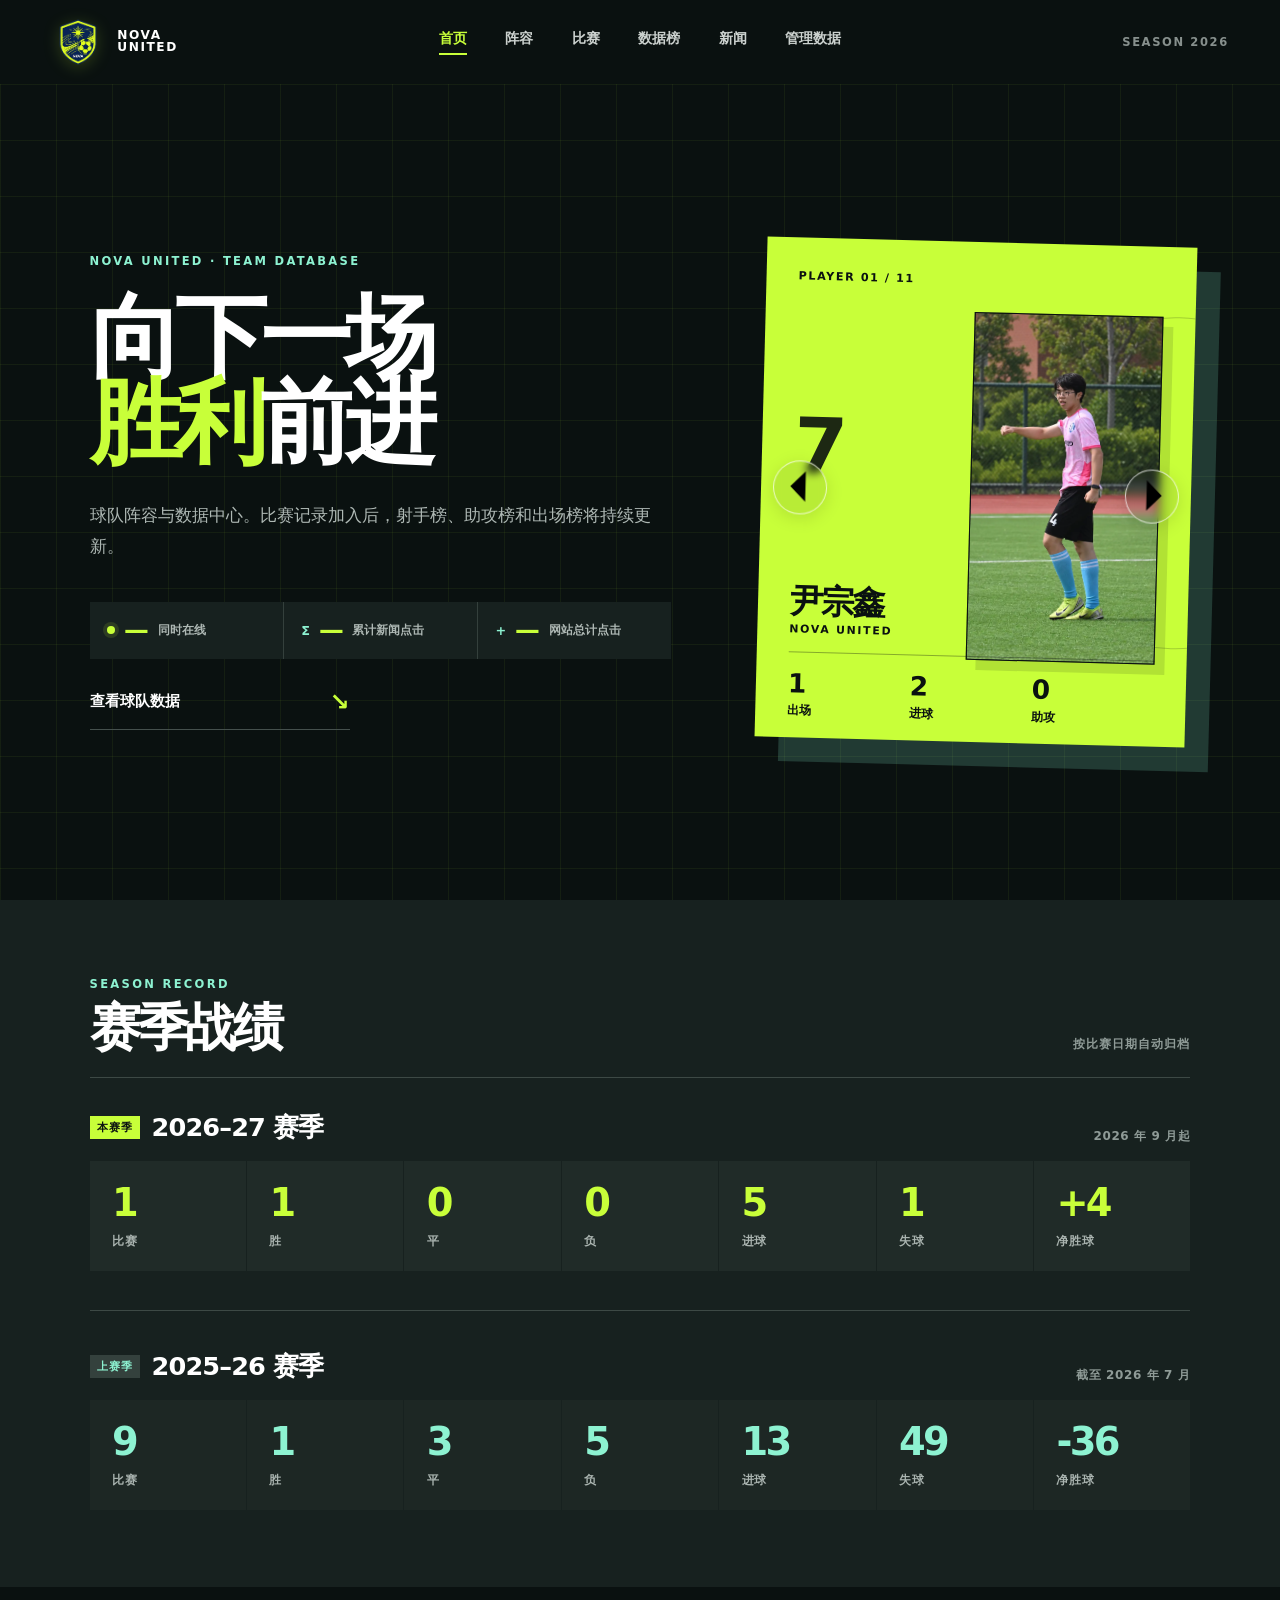
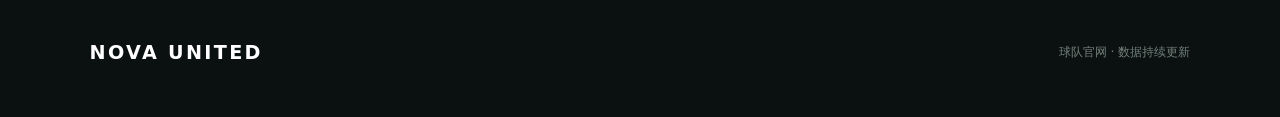
==== index.html @ af577d56 "将球员切换按钮调整至展板两侧" ====
<!doctype html>
<html lang="zh-CN">
<head>
  <meta charset="utf-8">
  <meta name="viewport" content="width=device-width, initial-scale=1">
  <meta name="description" content="Nova United 球队官网">
  <title>Nova United · 首页</title>
  <link rel="icon" type="image/png" href="logo.png">
  <link rel="stylesheet" href="style.css">

  <style>
    .site-live-stats {
      background: #34403c;
      display: flex;
      gap: 1px;
      margin: 2rem 0 1.8rem;
      max-width: 660px;
    }
    .site-live-stat {
      align-items: center;
      background: var(--ink-soft);
      display: grid;
      flex: 1;
      gap: 0.55rem;
      grid-template-columns: auto auto 1fr;
      min-width: 0;
      padding: 1rem 1.1rem;
    }
    .site-live-stat strong {
      color: var(--lime);
      font-size: 1.55rem;
      line-height: 1;
    }
    .site-live-stat > span:last-child {
      color: #aeb8b4;
      font-size: 0.72rem;
      font-weight: 800;
      white-space: nowrap;
    }
    .live-indicator {
      background: var(--lime);
      border-radius: 50%;
      box-shadow: 0 0 0 4px rgba(200, 255, 57, 0.12);
      height: 8px;
      width: 8px;
    }
    .stat-symbol {
      color: var(--mint);
      font-size: 0.8rem;
      font-weight: 900;
    }
    @media (max-width: 600px) {
      .site-live-stats { max-width: none; }
      .site-live-stat { padding: 0.9rem; }
    }
  </style>
</head>
<body>
  <header class="site-header">
    <a class="brand" href="index.html" aria-label="Nova United 首页"><img class="brand-logo" src="logo.png" alt="Nova United 队徽"><span class="brand-name">NOVA<br>UNITED</span></a>
    <nav class="main-nav" aria-label="主导航">
      <a class="active" href="index.html" aria-current="page">首页</a>
      <a href="players.html">阵容</a>
      <a href="matches.html">比赛</a>
      <a href="stats.html">数据榜</a>
      <a href="news.html">新闻</a>
      <a href="admin.html">管理数据</a>
    </nav>
    <div class="season-tag">SEASON 2026</div>
  </header>
  <main>
    <section class="hero">
      <div class="hero-copy">
        <p class="eyebrow">NOVA UNITED · TEAM DATABASE</p>
        <h1>向下一场<br><span>胜利</span>前进</h1>
        <p class="hero-intro">球队阵容与数据中心。比赛记录加入后，射手榜、助攻榜和出场榜将持续更新。</p>

        <div class="site-live-stats" aria-label="网站实时数据">
          <div class="site-live-stat">
            <span class="live-indicator" aria-hidden="true"></span>
            <strong id="online-count">—</strong>
            <span>同时在线</span>
          </div>
          <div class="site-live-stat">
            <span class="stat-symbol" aria-hidden="true">Σ</span>
            <strong id="total-clicks">—</strong>
            <span>累计新闻点击</span>
          </div>
          <div class="site-live-stat">
            <span class="stat-symbol" aria-hidden="true">+</span>
            <strong id="site-clicks">—</strong>
            <span>网站总计点击</span>
          </div>
        </div>
        <a class="hero-link" href="stats.html">查看球队数据 <span aria-hidden="true">↘</span></a>
      </div>
      <aside class="spotlight" aria-label="焦点球员">
        <div class="spotlight-label">PLAYER 01</div>
        <button class="spotlight-nav spotlight-prev" id="spotlight-prev" type="button" aria-label="上一位球员">
          <svg viewBox="0 0 24 24" aria-hidden="true"><path d="M14.5 5 7.5 12l7 7"/></svg>
        </button>
        <button class="spotlight-nav spotlight-next" id="spotlight-next" type="button" aria-label="下一位球员">
          <svg viewBox="0 0 24 24" aria-hidden="true"><path d="m9.5 5 7 7-7 7"/></svg>
        </button>
        <div class="spotlight-main">
          <div class="spotlight-identity">
            <div class="player-number" id="hero-number">—</div>
            <div class="player-name"><p id="hero-name">等待球员数据</p><span>NOVA UNITED</span></div>
          </div>
          <div class="spotlight-photo" id="hero-photo-wrap">
            <img id="hero-photo" alt="" hidden>
            <span id="hero-photo-placeholder" aria-hidden="true">NU</span>
          </div>
        </div>
        <div class="spotlight-stats" id="hero-stats"></div>
      </aside>
    </section>
    <section class="season-overview" aria-labelledby="season-title">
      <div class="season-overview-heading">
        <div><p class="eyebrow">SEASON RECORD</p><h2 id="season-title">赛季战绩</h2></div>
        <p>按比赛日期自动归档</p>
      </div>
      <div class="season-record-sections">
        <section class="season-record-group current-season" aria-labelledby="current-season-title">
          <div class="season-record-group-heading">
            <div><span class="season-status">本赛季</span><h3 id="current-season-title">2026–27 赛季</h3></div>
            <p>2026 年 9 月起</p>
          </div>
          <div class="season-record-grid" id="current-season-record-grid" aria-live="polite"></div>
        </section>
        <section class="season-record-group previous-season" aria-labelledby="previous-season-title">
          <div class="season-record-group-heading">
            <div><span class="season-status season-status-previous">上赛季</span><h3 id="previous-season-title">2025–26 赛季</h3></div>
            <p>截至 2026 年 7 月</p>
          </div>
          <div class="season-record-grid" id="previous-season-record-grid" aria-live="polite"></div>
        </section>
      </div>
    </section>
  </main>
  <footer><div class="footer-brand">NOVA UNITED</div><p>球队官网 · 数据持续更新</p></footer>
  <script src="data.js?v=20260911-player-photos-1"></script>
  <script src="app.js?v=20260911-player-photos-1"></script>


</body>
</html>
---- style.css ----
:root {
        --ink: #0a1110;
        --ink-soft: #17211f;
        --paper: #f2f0e8;
        --paper-dark: #deddd4;
        --lime: #c8ff39;
        --mint: #8df2d1;
        --line: rgba(10, 17, 16, 0.16);
      }
      
      * {
        box-sizing: border-box;
      }
      
      html {
        scroll-behavior: smooth;
      }
      
      body {
        margin: 0;
        background: var(--paper);
        color: var(--ink);
        font-family: "Segoe UI", "Microsoft YaHei", system-ui, sans-serif;
        min-width: 320px;
      }
      
      a {
        color: inherit;
        text-decoration: none;
      }
      
      .site-header {
        align-items: center;
        background: var(--ink);
        color: white;
        display: grid;
        grid-template-columns: 1fr auto 1fr;
        min-height: 84px;
        padding: 0 4vw;
        position: sticky;
        top: 0;
        z-index: 20;
      }
      
      .brand {
        align-items: center;
        display: flex;
        gap: 12px;
        width: max-content;
      }
      
      .brand-logo {
        display: block;
        filter: drop-shadow(0 3px 8px rgba(200, 255, 57, 0.18));
        height: 54px;
        object-fit: contain;
        width: 54px;
      }
      
      .brand-name {
        font-size: 0.76rem;
        font-weight: 900;
        letter-spacing: 0.13em;
        line-height: 0.95;
      }
      
      .main-nav {
        display: flex;
        gap: 2.4rem;
      }
      
      .main-nav a {
        color: #cbd1ce;
        font-size: 0.9rem;
        font-weight: 700;
        transition: color 160ms ease;
      }
      
      .main-nav a:hover,
      .main-nav a:focus-visible,
      .main-nav a.active {
        color: var(--lime);
      }

      .main-nav a.active {
        border-bottom: 2px solid var(--lime);
        padding-bottom: 0.35rem;
      }

      .page-main {
        min-height: calc(100vh - 170px);
        padding-top: 2rem;
      }

      .save-notice {
        background: #eef5e9;
        border-left: 4px solid var(--lime-dark);
        color: #34413c;
        font-size: 0.9rem;
        line-height: 1.7;
        margin: 1.25rem 0 0;
        padding: 0.9rem 1rem;
      }
      
      .season-tag {
        color: #87908d;
        font-size: 0.72rem;
        font-weight: 800;
        justify-self: end;
        letter-spacing: 0.14em;
      }
      
      .hero {
        background:
          linear-gradient(90deg, rgba(200, 255, 57, 0.06) 1px, transparent 1px),
          linear-gradient(rgba(200, 255, 57, 0.06) 1px, transparent 1px),
          var(--ink);
        background-size: 56px 56px;
        color: white;
        display: grid;
        gap: 7vw;
        grid-template-columns: minmax(0, 1.15fr) minmax(330px, 0.85fr);
        min-height: calc(100vh - 84px);
        overflow: hidden;
        padding: clamp(4rem, 8vw, 8rem) 7vw;
      }
      
      .hero-copy {
        align-self: center;
      }
      
      .eyebrow {
        color: #61706b;
        font-size: 0.72rem;
        font-weight: 900;
        letter-spacing: 0.2em;
        margin: 0 0 1.7rem;
        text-transform: uppercase;
      }
      
      .hero .eyebrow {
        color: var(--mint);
      }
      
      .hero h1 {
        font-size: clamp(3.3rem, 7.2vw, 7.4rem);
        letter-spacing: -0.075em;
        line-height: 0.92;
        margin: 0;
        max-width: 900px;
      }
      
      .hero h1 span {
        color: var(--lime);
      }
      
      .hero-intro {
        color: #aeb8b4;
        font-size: clamp(1rem, 1.35vw, 1.2rem);
        line-height: 1.8;
        margin: 2.2rem 0 2.5rem;
        max-width: 610px;
      }
      
      .hero-link {
        align-items: center;
        border-bottom: 1px solid #45504d;
        display: flex;
        font-size: 0.92rem;
        font-weight: 800;
        justify-content: space-between;
        max-width: 260px;
        padding: 0 0 0.85rem;
      }
      
      .hero-link span {
        color: var(--lime);
        font-size: 1.5rem;
      }
      
      .spotlight {
        align-self: center;
        background: var(--lime);
        box-shadow: 24px 24px 0 rgba(141, 242, 209, 0.18);
        color: var(--ink);
        min-height: 500px;
        overflow: hidden;
        padding: 2rem;
        position: relative;
        transform: rotate(1.5deg);
      }
      
      .spotlight::after {
        border: 1px solid rgba(10, 17, 16, 0.2);
        border-radius: 50%;
        content: "";
        height: 330px;
        position: absolute;
        right: -150px;
        top: 70px;
        width: 330px;
      }

      .spotlight-nav {
        align-items: center;
        backdrop-filter: blur(4px);
        -webkit-backdrop-filter: blur(4px);
        background: rgba(10, 17, 16, 0.08);
        border: 1.5px solid rgba(255, 255, 255, 0.72);
        border-radius: 50%;
        box-shadow: 0 4px 18px rgba(10, 17, 16, 0.12);
        color: #fff;
        cursor: pointer;
        display: flex;
        font: inherit;
        font-size: 1.65rem;
        font-weight: 500;
        height: 54px;
        justify-content: center;
        line-height: 1;
        padding: 0 0 0.12rem;
        position: absolute;
        text-shadow: 0 1px 5px rgba(10, 17, 16, 0.75);
        top: 50%;
        transform: translateY(-50%);
        transition: background 180ms ease, border-color 180ms ease, transform 180ms ease;
        width: 54px;
        z-index: 5;
      }

      .spotlight-nav:hover,
      .spotlight-nav:focus-visible {
        background: rgba(10, 17, 16, 0.28);
        border-color: rgba(255, 255, 255, 0.96);
        outline: 2px solid rgba(255, 255, 255, 0.7);
        outline-offset: 3px;
        transform: translateY(-50%) scale(1.08);
      }

      .spotlight-nav:active {
        transform: translateY(-50%) scale(0.96);
      }

      .spotlight-nav[hidden] {
        display: none;
      }

      .spotlight-prev {
        left: 0.75rem;
      }

      .spotlight-next {
        right: 0.75rem;
      }
      
      .spotlight-top,
      .spotlight-label {
        display: flex;
        font-size: 0.7rem;
        font-weight: 900;
        justify-content: space-between;
        letter-spacing: 0.14em;
        position: relative;
        text-transform: uppercase;
        z-index: 2;
      }
      
      .spotlight-main {
        bottom: 82px;
        display: grid;
        gap: 1.4rem;
        grid-template-columns: minmax(0, 0.9fr) minmax(145px, 1.1fr);
        left: 2rem;
        position: absolute;
        right: 2rem;
        top: 4.4rem;
        z-index: 1;
      }

      .spotlight-identity {
        display: flex;
        flex-direction: column;
        min-width: 0;
      }
      
      .player-number {
        align-items: center;
        display: flex;
        flex: 1;
        font-size: clamp(4.8rem, 6vw, 6.5rem);
        font-weight: 900;
        letter-spacing: -0.14em;
        line-height: 0.85;
        opacity: 0.9;
        white-space: nowrap;
      }
      
      .spotlight-name,
      .player-name {
        max-width: 100%;
        padding-bottom: 1.2rem;
        z-index: 2;
      }
      
      .spotlight-name p,
      .player-name p {
        font-size: clamp(1.8rem, 2.6vw, 2.65rem);
        font-weight: 900;
        letter-spacing: -0.05em;
        line-height: 1;
        margin: 0;
      }
      
      .spotlight-name span,
      .player-name span {
        font-size: 0.68rem;
        font-weight: 900;
        letter-spacing: 0.16em;
      }

      .spotlight-photo {
        background: var(--ink);
        border: 1px solid rgba(10, 17, 16, 0.28);
        box-shadow: 10px 10px 0 rgba(10, 17, 16, 0.12);
        min-width: 0;
        overflow: hidden;
        position: relative;
      }

      .spotlight-photo img {
        display: block;
        height: 100%;
        object-fit: cover;
        object-position: center top;
        width: 100%;
      }

      .spotlight-photo span {
        align-items: center;
        background:
          linear-gradient(135deg, rgba(200, 255, 57, 0.12), transparent 60%),
          var(--ink);
        color: var(--lime);
        display: flex;
        font-size: clamp(2.2rem, 5vw, 4rem);
        font-weight: 900;
        height: 100%;
        justify-content: center;
        letter-spacing: -0.08em;
        width: 100%;
      }

      .spotlight-photo [hidden] {
        display: none;
      }
      
      .spotlight-stats {
        border-top: 1px solid rgba(10, 17, 16, 0.35);
        bottom: 0;
        display: grid;
        grid-template-columns: repeat(3, 1fr);
        left: 2rem;
        position: absolute;
        right: 2rem;
        z-index: 2;
      }
      
      .spotlight-label,
      .player-number,
      .player-name,
      .spotlight-photo,
      .spotlight-stats {
        transition:
          opacity 320ms ease,
          transform 420ms cubic-bezier(0.22, 1, 0.36, 1);
      }

      .spotlight.is-changing .spotlight-label,
      .spotlight.is-changing .player-number,
      .spotlight.is-changing .player-name,
      .spotlight.is-changing .spotlight-photo,
      .spotlight.is-changing .spotlight-stats {
        opacity: 0;
        transform: translateY(14px);
      }
      
      .spotlight-stats div,
      .card-stats div {
        display: flex;
        flex-direction: column;
        padding: 1.1rem 0;
      }
      
      .spotlight-stats strong,
      .card-stats strong {
        font-size: 1.65rem;
        line-height: 1;
      }
      
      .spotlight-stats span,
      .card-stats span {
        font-size: 0.75rem;
        font-weight: 700;
        margin-top: 0.4rem;
      }
      
      .section {
        padding: clamp(5rem, 9vw, 9rem) 7vw;
      }
      
      .section-heading {
        align-items: end;
        border-bottom: 1px solid var(--line);
        display: flex;
        justify-content: space-between;
        margin-bottom: 3rem;
        padding-bottom: 1.4rem;
      }
      
      .section-heading .eyebrow {
        margin-bottom: 0.8rem;
      }
      
      .section-heading h2,
      .next-section h2 {
        font-size: clamp(2.8rem, 5vw, 5.5rem);
        letter-spacing: -0.07em;
        line-height: 0.95;
        margin: 0;
      }
      
      .section-note {
        color: #68736f;
        font-size: 0.76rem;
        font-weight: 800;
        letter-spacing: 0.11em;
        margin: 0;
      }
      

      .squad-section .section-heading {
        margin-bottom: 1.25rem;
      }

      .player-sort-bar {
        align-items: center;
        background: white;
        border: 1px solid var(--line);
        display: flex;
        gap: 1.5rem;
        justify-content: space-between;
        margin-bottom: 1.4rem;
        padding: 0.9rem 1rem;
      }

      .player-sort-title {
        font-size: 0.78rem;
        font-weight: 900;
        letter-spacing: 0.1em;
      }

      .player-sort-controls {
        display: flex;
        gap: 0.8rem;
      }

      .player-sort-controls label {
        align-items: center;
        color: #66716d;
        display: flex;
        font-size: 0.72rem;
        font-weight: 800;
        gap: 0.5rem;
      }

      .player-sort-controls select {
        background: var(--paper);
        border: 1px solid #b9c0bd;
        border-radius: 0;
        color: var(--ink);
        cursor: pointer;
        font: inherit;
        font-size: 0.82rem;
        font-weight: 700;
        min-height: 40px;
        padding: 0.45rem 2rem 0.45rem 0.65rem;
      }

      .player-sort-controls select:focus-visible {
        border-color: var(--ink);
        outline: 2px solid var(--mint);
        outline-offset: 1px;
      }

      .player-grid {
        display: grid;
        gap: 1.4rem;
      }
      
      .player-card {
        align-items: center;
        background: white;
        border: 1px solid var(--line);
        display: grid;
        gap: 2rem;
        grid-template-columns: 50px 100px 1fr auto;
        min-height: 170px;
        padding: 1.5rem 2rem;
      }
      
      .card-index {
        align-self: start;
        color: #89918f;
        font-size: 0.72rem;
        font-weight: 900;
      }
      
      .card-number {
        color: var(--ink);
        font-size: 5rem;
        font-weight: 900;
        letter-spacing: -0.1em;
        line-height: 1;
      }
      
      .card-identity {
        align-items: center;
        display: flex;
        gap: 1.2rem;
      }
      
      .player-avatar {
        align-items: center;
        background: var(--ink);
        color: var(--lime);
        display: flex;
        font-size: 1.6rem;
        font-weight: 900;
        height: 66px;
        justify-content: center;
        width: 66px;
      }

      .player-avatar.has-photo {
        background: #dfe4dc;
        overflow: hidden;
      }

      .player-avatar img {
        display: block;
        height: 100%;
        object-fit: cover;
        object-position: center top;
        width: 100%;
      }
      
      .card-identity h3 {
        font-size: 1.55rem;
        margin: 0 0 0.4rem;
      }
      
      .card-identity p {
        color: #77807d;
        font-size: 0.72rem;
        font-weight: 800;
        letter-spacing: 0.12em;
        margin: 0;
      }
      
      .card-stats {
        display: grid;
        gap: 2rem;
        grid-template-columns: repeat(3, 70px);
      }
      
      .card-stats div {
        border-left: 1px solid var(--line);
        padding-left: 1rem;
      }
      
      .rankings-section {
        background: var(--ink);
        color: white;
      }

      .matches-section {
        background: var(--paper-dark);
      }

      .match-group + .match-group {
        border-top: 1px solid var(--line);
        margin-top: clamp(3rem, 6vw, 5rem);
        padding-top: clamp(2.5rem, 5vw, 4rem);
      }

      .match-group-heading {
        align-items: end;
        display: flex;
        justify-content: space-between;
        margin-bottom: 1.4rem;
      }

      .match-group-heading h3 {
        font-size: clamp(1.55rem, 3vw, 2.35rem);
        margin: 0.2rem 0 0;
      }

      .match-group-heading > p {
        color: #66716d;
        font-size: 0.82rem;
        margin: 0;
      }

      .match-grid {
        display: grid;
        gap: 1.2rem;
        grid-template-columns: repeat(2, minmax(0, 1fr));
      }

      .match-card {
        background: white;
        border: 1px solid var(--line);
        border-top: 5px solid var(--ink);
        padding: 1.5rem;
      }

      .upcoming-match-card {
        background: linear-gradient(135deg, rgba(200, 255, 57, 0.18), rgba(255, 255, 255, 0) 55%), white;
      }

      .match-card[data-result="upcoming"] {
        border-top-color: var(--lime);
      }

      .upcoming-status {
        background: var(--lime);
        color: var(--ink);
        padding: 0.2rem 0.5rem;
      }

      .upcoming-kickoff {
        background: var(--ink);
        color: var(--lime);
        flex: 0 0 auto;
        font-size: 1rem;
        font-weight: 900;
        padding: 0.65rem 0.8rem;
      }

      .ai-prediction {
        background: var(--ink);
        color: white;
        margin-top: 1.3rem;
        padding: 1rem;
      }

      .ai-prediction-head,
      .ai-prediction-score,
      .ai-prediction-scorers {
        align-items: baseline;
        display: flex;
        gap: 1rem;
        justify-content: space-between;
      }

      .ai-prediction-head {
        border-bottom: 1px solid rgba(255, 255, 255, 0.18);
        margin-bottom: 0.75rem;
        padding-bottom: 0.75rem;
      }

      .ai-prediction-head span {
        background: var(--lime);
        color: var(--ink);
        font-size: 0.72rem;
        font-weight: 900;
        letter-spacing: 0.08em;
        padding: 0.22rem 0.45rem;
      }

      .ai-prediction-head strong {
        color: var(--lime);
        font-size: 1rem;
      }

      .ai-prediction-score,
      .ai-prediction-scorers {
        font-size: 0.85rem;
        line-height: 1.55;
        margin-top: 0.45rem;
      }

      .ai-prediction-score span,
      .ai-prediction-scorers span {
        color: #b9c0bd;
        flex: 0 0 4.5rem;
      }

      .ai-prediction-score b,
      .ai-prediction-scorers b {
        text-align: right;
      }

      .ai-prediction > p {
        color: #aeb7b3;
        font-size: 0.72rem;
        line-height: 1.5;
        margin: 0.85rem 0 0;
      }

      .match-card[data-result="win"] { border-top-color: #68a600; }
      .match-card[data-result="draw"] { border-top-color: #d39b00; }
      .match-card[data-result="loss"] { border-top-color: #b53a3a; }

      .match-meta,
      .match-scoreline,
      .match-detail-row {
        display: flex;
        justify-content: space-between;
      }

      .match-meta {
        color: #69736f;
        font-size: 0.75rem;
        font-weight: 800;
        gap: 1rem;
        letter-spacing: 0.04em;
      }

      .match-result {
        color: var(--ink);
        font-weight: 900;
      }

      .match-scoreline {
        align-items: center;
        border-bottom: 1px solid var(--line);
        gap: 1rem;
        margin: 1.3rem 0;
        padding-bottom: 1.3rem;
      }

      .match-scoreline h3 {
        font-size: 1.35rem;
        margin: 0;
      }

      .match-score {
        background: var(--ink);
        color: var(--lime);
        flex: 0 0 auto;
        font-size: 1.7rem;
        font-weight: 900;
        padding: 0.55rem 0.8rem;
      }

      .match-details {
        display: grid;
        gap: 0.85rem;
      }

      .match-detail-row {
        align-items: flex-start;
        gap: 1rem;
        line-height: 1.55;
      }

      .match-detail-row b {
        flex: 0 0 4.5rem;
        font-size: 0.78rem;
      }

      .match-detail-row span {
        color: #56615d;
        font-size: 0.85rem;
        text-align: right;
      }

      .lineup-badge {
        background: var(--ink);
        color: var(--lime);
        display: inline-block;
        font-size: 0.62rem;
        font-weight: 900;
        letter-spacing: 0.04em;
        margin-left: 0.3rem;
        padding: 0.12rem 0.32rem;
        vertical-align: 0.08rem;
      }

      .lineup-badge.goalkeeper {
        background: #d9f2eb;
        color: var(--ink);
      }

      .season-overview {
        background: var(--ink-soft);
        color: white;
        padding: clamp(3.5rem, 6vw, 6rem) 7vw;
      }

      .season-overview-heading {
        align-items: end;
        border-bottom: 1px solid #3d4945;
        display: flex;
        justify-content: space-between;
        margin-bottom: 2rem;
        padding-bottom: 1.5rem;
      }

      .season-overview-heading .eyebrow {
        color: var(--mint);
        margin-bottom: 0.7rem;
      }

      .season-overview-heading h2 {
        font-size: clamp(2.4rem, 4vw, 4.5rem);
        letter-spacing: -0.06em;
        line-height: 1;
        margin: 0;
      }

      .season-overview-heading > p {
        color: #8f9b97;
        font-size: 0.78rem;
        font-weight: 800;
        letter-spacing: 0.08em;
        margin: 0;
      }

      .season-record-sections {
        display: grid;
        gap: 2.4rem;
      }

      .season-record-group + .season-record-group {
        border-top: 1px solid #3d4945;
        padding-top: 2.4rem;
      }

      .season-record-group-heading {
        align-items: end;
        display: flex;
        justify-content: space-between;
        margin-bottom: 1rem;
      }

      .season-record-group-heading > div {
        align-items: center;
        display: flex;
        flex-wrap: wrap;
        gap: 0.75rem;
      }

      .season-record-group-heading h3 {
        font-size: clamp(1.35rem, 2vw, 2rem);
        letter-spacing: -0.035em;
        margin: 0;
      }

      .season-record-group-heading p {
        color: #8f9b97;
        font-size: 0.75rem;
        font-weight: 800;
        letter-spacing: 0.05em;
        margin: 0;
      }

      .season-status {
        background: var(--lime);
        color: var(--ink);
        font-size: 0.68rem;
        font-weight: 900;
        letter-spacing: 0.08em;
        padding: 0.3rem 0.45rem;
      }

      .season-status-previous {
        background: #34413d;
        color: var(--mint);
      }

      .previous-season .season-record-item {
        background: #1d2724;
      }

      .previous-season .season-record-item strong {
        color: var(--mint);
      }

      .season-record-grid {
        display: grid;
        gap: 1px;
        grid-template-columns: repeat(7, minmax(0, 1fr));
      }

      .season-record-item {
        background: #202b28;
        min-width: 0;
        padding: 1.4rem;
      }

      .season-record-item strong {
        color: var(--lime);
        display: block;
        font-size: clamp(2rem, 3vw, 3.2rem);
        letter-spacing: -0.07em;
        line-height: 1;
      }

      .season-record-item span {
        color: #aab4b0;
        display: block;
        font-size: 0.72rem;
        font-weight: 800;
        letter-spacing: 0.08em;
        margin-top: 0.75rem;
      }
      
      .light-heading {
        border-color: #34403c;
      }
      
      .light-heading .eyebrow {
        color: var(--mint);
      }
      
      .light-heading .section-note {
        color: #6f7b77;
      }
      
      .rankings-section .section-heading {
        margin-bottom: 1.25rem;
      }

      .ranking-filter-bar {
        align-items: center;
        background: white;
        border: 1px solid var(--line);
        display: flex;
        gap: 1.5rem;
        justify-content: space-between;
        margin-bottom: 1.4rem;
        padding: 0.85rem 1rem;
      }

      .ranking-filter-label {
        font-size: 0.875rem;
        font-weight: 900;
        letter-spacing: 0.08em;
      }

      .ranking-season-filter {
        display: flex;
        gap: 0.35rem;
      }

      .ranking-season-button {
        background: var(--paper);
        border: 1px solid #b9c0bd;
        color: #56615d;
        cursor: pointer;
        font: inherit;
        font-size: 0.875rem;
        font-weight: 800;
        min-height: 42px;
        padding: 0.55rem 0.9rem;
      }

      .ranking-season-button:hover {
        border-color: var(--ink);
        color: var(--ink);
      }

      .ranking-season-button.active {
        background: var(--ink);
        border-color: var(--ink);
        color: var(--lime);
      }

      .ranking-season-button:focus-visible {
        outline: 3px solid var(--mint);
        outline-offset: 2px;
      }

      .ranking-grid {
        display: grid;
        gap: 1.2rem;
        grid-template-columns: repeat(3, 1fr);
      }
      
      .ranking-card {
        background: var(--ink-soft);
        border-top: 4px solid var(--lime);
        min-width: 0;
        padding: 1.6rem;
      }
      
      .ranking-head {
        align-items: start;
        display: flex;
        justify-content: space-between;
        margin-bottom: 1.8rem;
      }
      
      .ranking-head span {
        color: #75817d;
        font-size: 0.64rem;
        font-weight: 900;
        letter-spacing: 0.14em;
      }
      
      .ranking-head h3 {
        font-size: 1.6rem;
        margin: 0.35rem 0 0;
      }
      
      .ranking-head .ranking-count {
        align-items: center;
        border: 1px solid #3b4844;
        border-radius: 50%;
        color: var(--lime);
        display: flex;
        height: 34px;
        justify-content: center;
        letter-spacing: 0;
        width: 34px;
      }
      
      .ranking-card ol {
        list-style: none;
        margin: 0;
        padding: 0;
      }
      
      .ranking-card li {
        align-items: center;
        border-top: 1px solid #303c39;
        display: grid;
        gap: 1rem;
        grid-template-columns: 32px 1fr auto;
        padding: 1.25rem 0;
      }
      
      .rank {
        color: var(--lime);
        font-size: 0.72rem;
        font-weight: 900;
      }
      
      .rank-name {
        display: flex;
        flex-direction: column;
      }
      
      .rank-name b {
        font-size: 1rem;
      }
      
      .ranking-card small {
        color: #697672;
        font-size: 0.65rem;
        font-weight: 800;
        margin-top: 0.22rem;
      }
      
      .ranking-card li > strong {
        color: var(--lime);
        font-size: 1.65rem;
      }
      
      .ranking-card li > strong small {
        color: #84908c;
        margin-left: 0.25rem;
      }
      
      .next-section {
        align-items: end;
        background: var(--lime);
        display: grid;
        gap: 6vw;
        grid-template-columns: 1.2fr 0.8fr;
      }
      
      .next-section .eyebrow {
        color: #465122;
      }
      
      .next-section > p {
        font-size: 1.05rem;
        line-height: 1.8;
        margin: 0;
        max-width: 560px;
      }
      
      footer {
        align-items: center;
        background: var(--ink);
        color: #73807b;
        display: flex;
        justify-content: space-between;
        min-height: 130px;
        padding: 2rem 7vw;
      }
      
      .footer-brand {
        color: white;
        font-size: 1.2rem;
        font-weight: 900;
        letter-spacing: 0.12em;
      }
      
      footer p {
        font-size: 0.78rem;
      }

      .manage-section {
        background: var(--paper);
      }

      .manager-card {
        background: white;
        border: 1px solid var(--line);
        padding: clamp(1.3rem, 3vw, 2.5rem);
      }

      .manager-card + .manager-card {
        margin-top: 1.5rem;
      }

      .manager-intro {
        display: grid;
        gap: 1rem;
        grid-template-columns: 0.8fr 1.2fr;
        margin-bottom: 2rem;
      }

      .manager-intro h3 {
        font-size: 1.45rem;
        margin: 0;
      }

      .manager-intro p {
        color: #66716d;
        line-height: 1.7;
        margin: 0;
      }

      .manager-actions {
        border-bottom: 1px solid var(--line);
        display: flex;
        flex-wrap: wrap;
        gap: 0.7rem;
        padding-bottom: 2rem;
      }

      .button {
        appearance: none;
        background: white;
        border: 1px solid #aab2af;
        color: var(--ink);
        cursor: pointer;
        display: inline-flex;
        font: inherit;
        font-size: 0.86rem;
        font-weight: 800;
        justify-content: center;
        padding: 0.85rem 1.1rem;
      }

      .button:hover,
      .button:focus-visible {
        border-color: var(--ink);
        outline: 2px solid transparent;
      }

      .button-primary {
        background: var(--ink);
        border-color: var(--ink);
        color: white;
      }

      .button-accent {
        background: var(--lime);
        border-color: var(--ink);
        margin-left: auto;
      }

      .player-form {
        align-items: end;
        display: grid;
        gap: 1rem;
        grid-template-columns: repeat(6, minmax(0, 1fr));
        padding: 2rem 0;
      }

      .player-form .form-name {
        grid-column: span 2;
      }

      .player-form .form-photo {
        grid-column: span 2;
      }

      .player-form .form-positions {
        border: 0;
        grid-column: 1 / -1;
        margin: 0;
        padding: 0;
      }

      .form-positions legend {
        font-size: 0.75rem;
        font-weight: 800;
        margin-bottom: 0.5rem;
        padding: 0;
      }

      .position-options {
        display: grid;
        gap: 0.55rem;
        grid-template-columns: repeat(6, minmax(0, 1fr));
      }

      .position-options label {
        align-items: center;
        background: white;
        border: 1px solid #b9c0bd;
        cursor: pointer;
        display: flex;
        flex-direction: row;
        font-size: 0.82rem;
        gap: 0.45rem;
        min-height: 42px;
        padding: 0.55rem 0.65rem;
      }

      .position-options label:has(input:checked) {
        background: var(--ink);
        border-color: var(--ink);
        color: white;
      }

      .position-options input {
        accent-color: var(--lime);
        min-height: 18px;
        padding: 0;
        width: 18px;
      }

      .player-form .form-submit {
        align-items: center;
        display: flex;
        gap: 0.5rem;
        grid-column: span 3;
      }

      .form-field {
        display: flex;
        flex-direction: column;
        gap: 0.5rem;
      }

      .form-field label {
        font-size: 0.75rem;
        font-weight: 800;
      }

      .form-field input {
        border: 1px solid #b9c0bd;
        border-radius: 0;
        font: inherit;
        font-size: 1rem;
        min-height: 46px;
        padding: 0.65rem 0.75rem;
        width: 100%;
      }

      .form-field select {
        background: white;
        border: 1px solid #b9c0bd;
        border-radius: 0;
        font: inherit;
        min-height: 46px;
        padding: 0.65rem 0.75rem;
        width: 100%;
      }

      .match-form {
        padding-top: 0.4rem;
      }

      .match-basic-fields {
        display: grid;
        gap: 1rem;
        grid-template-columns: repeat(6, minmax(0, 1fr));
        margin: 1.5rem 0;
      }

      .lineup-heading {
        align-items: end;
        display: flex;
        justify-content: space-between;
        margin: 2rem 0 0.8rem;
      }

      .lineup-heading h4 {
        font-size: 1.05rem;
        margin: 0;
      }

      .lineup-heading p {
        color: #66716d;
        font-size: 0.8rem;
        margin: 0;
      }

      .lineup-editor {
        border-bottom: 1px solid var(--line);
      }

      .lineup-row {
        align-items: center;
        border-top: 1px solid var(--line);
        display: grid;
        gap: 0.8rem;
        grid-template-columns: minmax(145px, 1.35fr) minmax(120px, 0.9fr) minmax(72px, 0.48fr) minmax(72px, 0.48fr) minmax(68px, 0.42fr) minmax(68px, 0.42fr);
        padding: 0.8rem 0;
      }

      .lineup-player {
        display: flex;
        flex-direction: column;
        font-weight: 800;
      }

      .lineup-player small {
        color: #74807b;
        font-size: 0.68rem;
      }

      .lineup-row label {
        color: #65706c;
        display: flex;
        flex-direction: column;
        font-size: 0.68rem;
        font-weight: 800;
        gap: 0.3rem;
      }

      .lineup-row input,
      .lineup-row select {
        border: 1px solid #b9c0bd;
        font: inherit;
        min-height: 40px;
        padding: 0.45rem 0.55rem;
        width: 100%;
      }

      .lineup-row .lineup-flag {
        align-items: center;
        color: var(--ink);
        flex-direction: row;
        font-size: 0.76rem;
        gap: 0.45rem;
        justify-content: center;
      }

      .lineup-row .lineup-flag input {
        accent-color: var(--ink);
        min-height: 20px;
        width: 20px;
      }

      .match-form-footer {
        align-items: center;
        display: flex;
        gap: 0.75rem;
        justify-content: space-between;
        padding-top: 1.2rem;
      }

      .auto-score {
        background: #edf3e8;
        font-size: 0.86rem;
        font-weight: 800;
        padding: 0.7rem 0.9rem;
      }

      .form-field input:focus {
        border-color: var(--ink);
        outline: 2px solid var(--mint);
        outline-offset: 1px;
      }

      .form-submit {
        display: flex;
        gap: 0.5rem;
      }

      .manager-table-wrap {
        overflow-x: auto;
      }

      .table-wrap {
        overflow-x: auto;
      }

      .manager-table {
        border-collapse: collapse;
        min-width: 680px;
        width: 100%;
      }

      .manager-table th,
      .manager-table td {
        border-top: 1px solid var(--line);
        padding: 1rem 0.8rem;
        text-align: left;
      }

      .manager-table th {
        color: #65706c;
        font-size: 0.72rem;
        letter-spacing: 0.08em;
      }

      .row-actions {
        display: flex;
        gap: 0.5rem;
      }

      .row-actions button {
        background: transparent;
        border: 0;
        color: #33423d;
        cursor: pointer;
        font: inherit;
        font-size: 0.78rem;
        font-weight: 800;
        padding: 0.35rem;
        text-decoration: underline;
        text-underline-offset: 3px;
      }

      .row-actions button:last-child {
        color: #a72e2e;
      }

      .manager-status {
        background: #edf3e8;
        border-left: 4px solid var(--lime);
        color: #435048;
        font-size: 0.86rem;
        line-height: 1.5;
        margin: 1.5rem 0 0;
        padding: 0.9rem 1rem;
      }

      .empty-message {
        color: #6e7774;
        margin: 0;
        padding: 2rem 0;
      }

      .visually-hidden {
        height: 1px;
        margin: -1px;
        overflow: hidden;
        padding: 0;
        position: absolute;
        width: 1px;
        clip: rect(0 0 0 0);
        white-space: nowrap;
      }
      
      @media (max-width: 900px) {
        .season-tag {
          display: none;
        }
      
        .site-header {
          grid-template-columns: 1fr auto;
        }
      
        .hero {
          grid-template-columns: 1fr;
          padding-bottom: 7rem;
        }
      
        .spotlight {
          min-height: 460px;
        }
      
        .spotlight-main {
          grid-template-columns: minmax(0, 0.9fr) minmax(220px, 1.1fr);
        }

        .player-number {
          font-size: 6.5rem;
        }
      
        .ranking-grid {
          grid-template-columns: 1fr;
        }

        .ranking-filter-bar {
          align-items: stretch;
          flex-direction: column;
          gap: 0.75rem;
        }

        .ranking-season-filter {
          display: grid;
          grid-template-columns: repeat(3, minmax(0, 1fr));
        }

        .ranking-season-button {
          padding-left: 0.45rem;
          padding-right: 0.45rem;
        }

        .match-grid {
          grid-template-columns: 1fr;
        }

        .match-group-heading {
          align-items: flex-start;
          flex-direction: column;
          gap: 0.55rem;
        }

        .season-record-grid {
          grid-template-columns: repeat(4, minmax(0, 1fr));
        }
      
        .player-card {
          grid-template-columns: 40px 80px 1fr;
        }
      
        .card-stats {
          grid-column: 2 / -1;
        }
      
        .next-section {
          grid-template-columns: 1fr;
        }

        .manager-intro {
          grid-template-columns: 1fr;
        }

        .player-form {
          grid-template-columns: repeat(2, 1fr);
        }

        .player-form .form-name,
        .player-form .form-photo,
        .player-form .form-submit {
          grid-column: 1 / -1;
        }

        .position-options {
          grid-template-columns: repeat(3, minmax(0, 1fr));
        }

        .match-basic-fields {
          grid-template-columns: repeat(2, 1fr);
        }

        .form-name,
        .form-submit {
          grid-column: 1 / -1;
        }
      }
      
      @media (max-width: 600px) {
        .site-header {
          min-height: 72px;
          padding: 0 1.1rem;
        }
      
        .brand-name {
          display: none;
        }
      
        .main-nav {
          gap: 0.8rem;
        }
      
        .main-nav a {
          font-size: 0.74rem;
        }
      
        .hero {
          gap: 4rem;
          min-height: auto;
          padding: 4.5rem 1.25rem 5rem;
        }
      
        .hero h1 {
          font-size: clamp(3.1rem, 15vw, 4.5rem);
        }
      
        .spotlight {
          min-height: 390px;
          padding: 1.3rem;
        }

        .spotlight-nav {
          font-size: 1.4rem;
          height: 44px;
          width: 44px;
        }

        .spotlight-prev {
          left: 0.45rem;
        }

        .spotlight-next {
          right: 0.45rem;
        }
      
        .spotlight-main {
          bottom: 78px;
          gap: 0.8rem;
          grid-template-columns: minmax(0, 1.05fr) minmax(108px, 0.95fr);
          left: 1.3rem;
          right: 1.3rem;
          top: 3.8rem;
        }

        .player-number {
          font-size: 4.6rem;
        }

        .player-name {
          padding-bottom: 0.85rem;
        }

        .player-name p {
          font-size: 1.75rem;
        }
      
        .spotlight-stats {
          left: 1.3rem;
          right: 1.3rem;
        }
      
        .section {
          padding: 5rem 1.25rem;
        }
      
        .section-heading {
          align-items: start;
          flex-direction: column;
          gap: 1rem;
        }

        .season-overview {
          padding: 4rem 1.25rem;
        }

        .season-overview-heading {
          align-items: start;
          flex-direction: column;
          gap: 0.8rem;
        }

        .season-record-group-heading {
          align-items: flex-start;
          flex-direction: column;
          gap: 0.7rem;
        }

        .season-record-grid {
          grid-template-columns: repeat(2, minmax(0, 1fr));
        }
      
        .player-sort-bar {
          align-items: stretch;
          flex-direction: column;
          gap: 0.75rem;
        }

        .player-sort-controls {
          display: grid;
          grid-template-columns: 1fr 1fr;
        }

        .player-sort-controls label {
          align-items: stretch;
          flex-direction: column;
        }

        .player-sort-controls select {
          width: 100%;
        }

        .player-card {
          gap: 1rem;
          grid-template-columns: 34px 64px 1fr;
          padding: 1.2rem;
        }
      
        .card-number {
          font-size: 3rem;
        }
      
        .player-avatar {
          display: none;
        }
      
        .card-identity h3 {
          font-size: 1.25rem;
        }
      
        .card-stats {
          gap: 0.5rem;
          grid-column: 1 / -1;
          grid-template-columns: repeat(3, 1fr);
        }
      
        .card-stats div {
          padding-left: 0.8rem;
        }
      
        footer {
          align-items: start;
          flex-direction: column;
          gap: 0.5rem;
        }

        .button-accent {
          margin-left: 0;
          width: 100%;
        }

        .player-form {
          grid-template-columns: 1fr 1fr;
        }

        .position-options {
          grid-template-columns: repeat(2, minmax(0, 1fr));
        }

        .match-basic-fields,
        .lineup-row {
          grid-template-columns: 1fr 1fr;
        }

        .lineup-player {
          grid-column: 1 / -1;
        }

        .match-form-footer {
          align-items: stretch;
          flex-direction: column;
        }
      }
      

      .news-list {
        display: grid;
        gap: 1.4rem;
        grid-template-columns: repeat(2, minmax(0, 1fr));
        margin-top: 2.25rem;
      }

      .news-card {
        background:
          linear-gradient(135deg, rgba(200, 255, 57, 0.08), transparent 55%),
          var(--ink);
        color: white;
        display: flex;
        flex-direction: column;
        justify-content: space-between;
        min-height: 300px;
        overflow: hidden;
        padding: clamp(1.5rem, 3vw, 2.25rem);
        position: relative;
        transition: transform 180ms ease, box-shadow 180ms ease;
      }

      .news-card::after {
        color: rgba(200, 255, 57, 0.08);
        content: attr(data-number);
        font-size: clamp(8rem, 18vw, 14rem);
        font-weight: 900;
        line-height: 0.8;
        pointer-events: none;
        position: absolute;
        right: -0.04em;
        top: 0.35em;
      }

      .news-card:hover,
      .news-card:focus-visible {
        box-shadow: 12px 12px 0 var(--lime);
        outline: none;
        transform: translate(-4px, -4px);
      }

      .news-card-top,
      .news-card-body {
        position: relative;
        z-index: 1;
      }

      .news-card-top {
        align-items: center;
        display: flex;
        justify-content: space-between;
      }

      .news-category {
        color: var(--lime);
        font-size: 0.7rem;
        font-weight: 900;
        letter-spacing: 0.16em;
      }

      .news-external {
        color: var(--lime);
        font-size: 1.65rem;
        line-height: 1;
      }

      .news-card-body > p {
        color: var(--mint);
        font-size: 0.82rem;
        font-weight: 800;
        margin: 0 0 0.45rem;
      }

      .news-card h3 {
        font-size: clamp(1.7rem, 3vw, 3rem);
        letter-spacing: -0.055em;
        line-height: 1;
        margin: 0 0 1.3rem;
      }

      .news-read-more {
        border-bottom: 1px solid var(--lime);
        color: #d9dfdc;
        display: inline-block;
        font-size: 0.82rem;
        font-weight: 700;
        padding-bottom: 0.3rem;
      }

      @media (max-width: 600px) {
        .main-nav {
          gap: 0.45rem;
        }

        .news-list {
          grid-template-columns: 1fr;
        }

        .main-nav a {
          font-size: 0.68rem;
          white-space: nowrap;
        }

        .news-card {
          min-height: 260px;
        }
      }

      @media (prefers-reduced-motion: reduce) {
        html {
          scroll-behavior: auto;
        }

        .spotlight-label,
        .player-number,
        .player-name,
        .spotlight-photo,
        .spotlight-stats {
          transition: none;
        }
      }
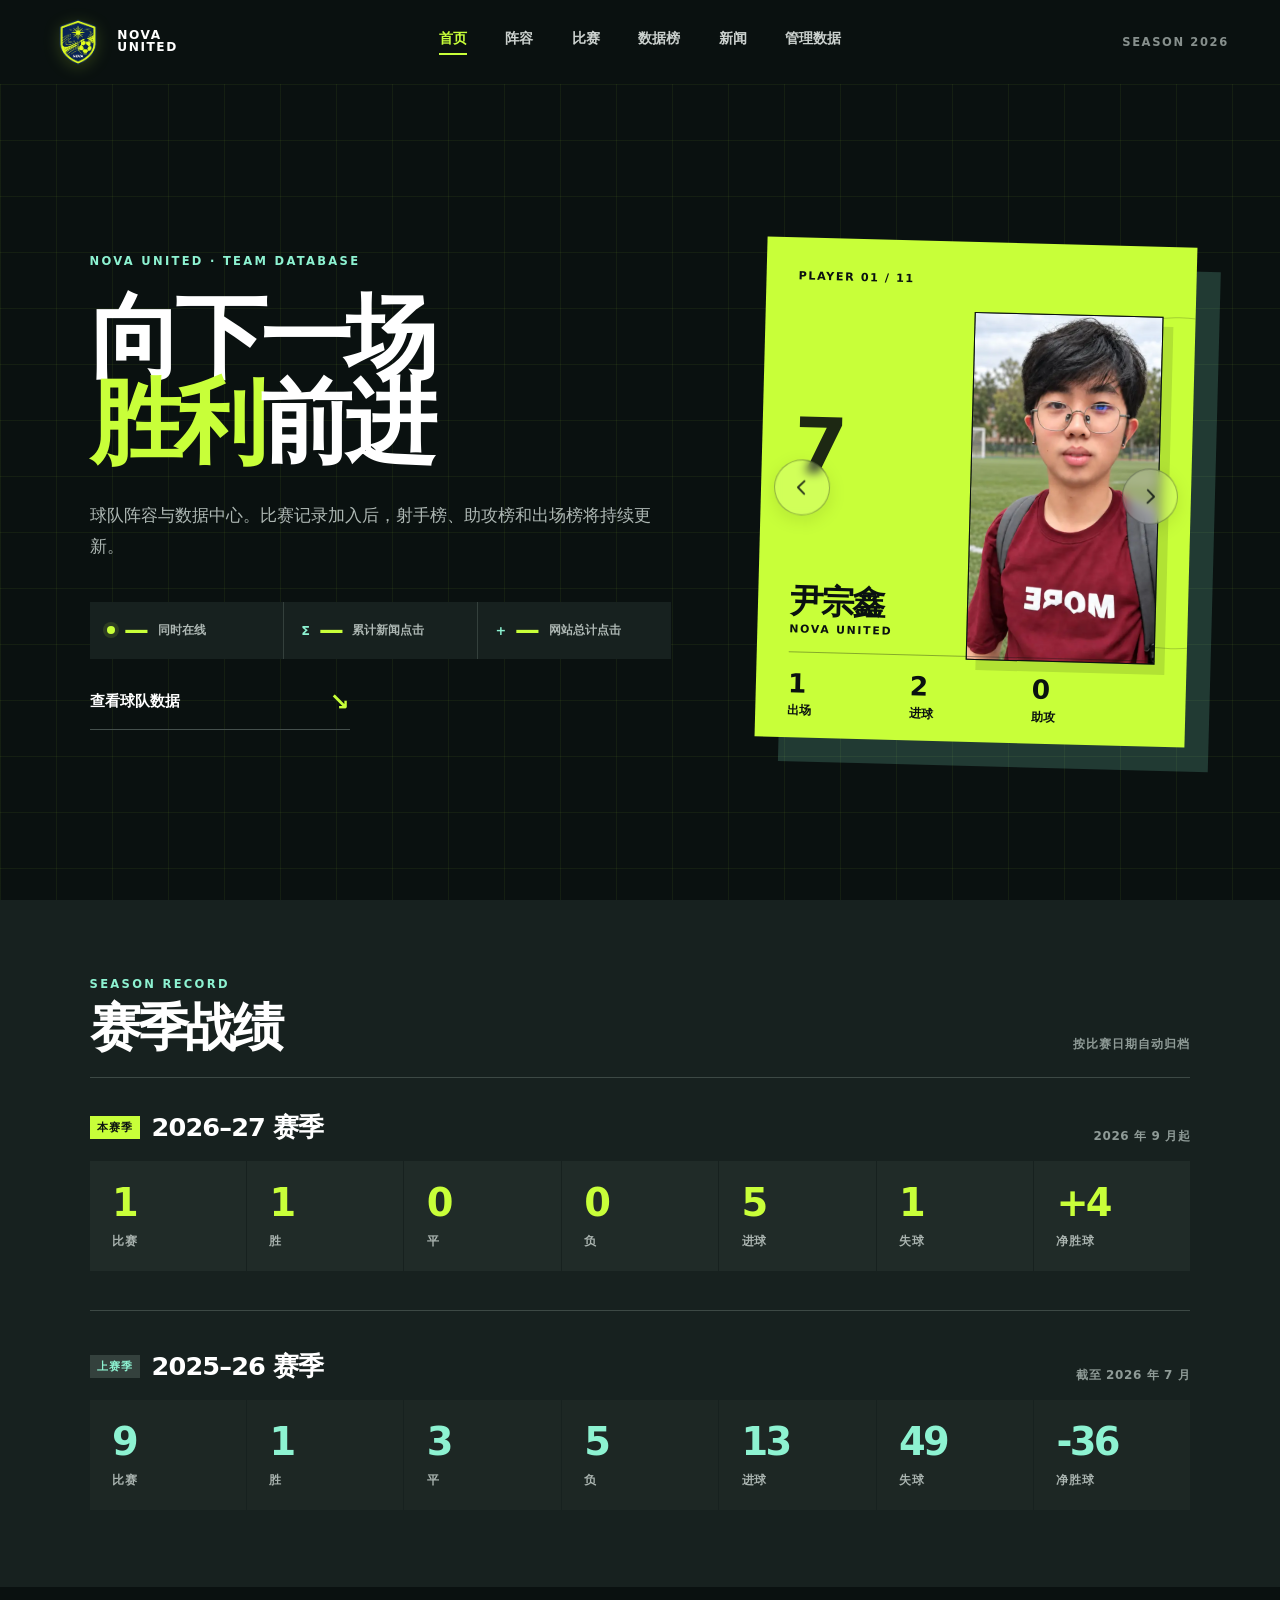
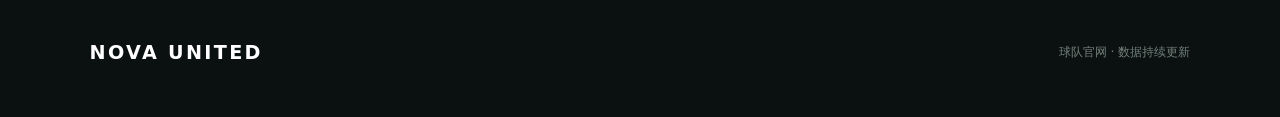
==== commit b5e37524: "刷新主页球员切换控件资源缓存" ====
--- a/index.html
+++ b/index.html
@@ -6,7 +6,7 @@
   <meta name="description" content="Nova United 球队官网">
   <title>Nova United · 首页</title>
   <link rel="icon" type="image/png" href="logo.png">
-  <link rel="stylesheet" href="style.css">
+  <link rel="stylesheet" href="style.css?v=20260913-spotlight-controls-2">
 
   <style>
     .site-live-stats {
@@ -140,7 +140,7 @@
   </main>
   <footer><div class="footer-brand">NOVA UNITED</div><p>球队官网 · 数据持续更新</p></footer>
   <script src="data.js?v=20260911-player-photos-1"></script>
-  <script src="app.js?v=20260911-player-photos-1"></script>
+  <script src="app.js?v=20260913-spotlight-controls-2"></script>
 
 
 </body>
--- a/style.css
+++ b/style.css
@@ -203,36 +203,42 @@
 
       .spotlight-nav {
         align-items: center;
-        backdrop-filter: blur(4px);
-        -webkit-backdrop-filter: blur(4px);
-        background: rgba(10, 17, 16, 0.08);
-        border: 1.5px solid rgba(255, 255, 255, 0.72);
+        backdrop-filter: blur(5px);
+        -webkit-backdrop-filter: blur(5px);
+        background: rgba(255, 255, 255, 0.16);
+        border: 1.5px solid rgba(10, 17, 16, 0.34);
         border-radius: 50%;
-        box-shadow: 0 4px 18px rgba(10, 17, 16, 0.12);
-        color: #fff;
+        box-shadow: 0 5px 18px rgba(10, 17, 16, 0.1);
+        color: rgba(10, 17, 16, 0.86);
         cursor: pointer;
         display: flex;
-        font: inherit;
-        font-size: 1.65rem;
-        font-weight: 500;
-        height: 54px;
+        height: 56px;
         justify-content: center;
-        line-height: 1;
-        padding: 0 0 0.12rem;
+        padding: 0;
         position: absolute;
-        text-shadow: 0 1px 5px rgba(10, 17, 16, 0.75);
         top: 50%;
         transform: translateY(-50%);
-        transition: background 180ms ease, border-color 180ms ease, transform 180ms ease;
-        width: 54px;
+        transition: background 180ms ease, border-color 180ms ease, color 180ms ease, transform 180ms ease;
+        width: 56px;
         z-index: 5;
+      }
+
+      .spotlight-nav svg {
+        fill: none;
+        height: 22px;
+        stroke: currentColor;
+        stroke-linecap: round;
+        stroke-linejoin: round;
+        stroke-width: 2;
+        width: 22px;
       }
 
       .spotlight-nav:hover,
       .spotlight-nav:focus-visible {
-        background: rgba(10, 17, 16, 0.28);
-        border-color: rgba(255, 255, 255, 0.96);
-        outline: 2px solid rgba(255, 255, 255, 0.7);
+        background: rgba(10, 17, 16, 0.14);
+        border-color: rgba(10, 17, 16, 0.72);
+        color: var(--ink);
+        outline: 2px solid rgba(10, 17, 16, 0.55);
         outline-offset: 3px;
         transform: translateY(-50%) scale(1.08);
       }
@@ -246,11 +252,11 @@
       }
 
       .spotlight-prev {
-        left: 0.75rem;
+        left: 0.8rem;
       }
 
       .spotlight-next {
-        right: 0.75rem;
+        right: 0.8rem;
       }
       
       .spotlight-top,
@@ -1608,17 +1614,21 @@
         }
 
         .spotlight-nav {
-          font-size: 1.4rem;
-          height: 44px;
-          width: 44px;
+          height: 46px;
+          width: 46px;
+        }
+
+        .spotlight-nav svg {
+          height: 19px;
+          width: 19px;
         }
 
         .spotlight-prev {
-          left: 0.45rem;
+          left: 0.4rem;
         }
 
         .spotlight-next {
-          right: 0.45rem;
+          right: 0.4rem;
         }
       
         .spotlight-main {
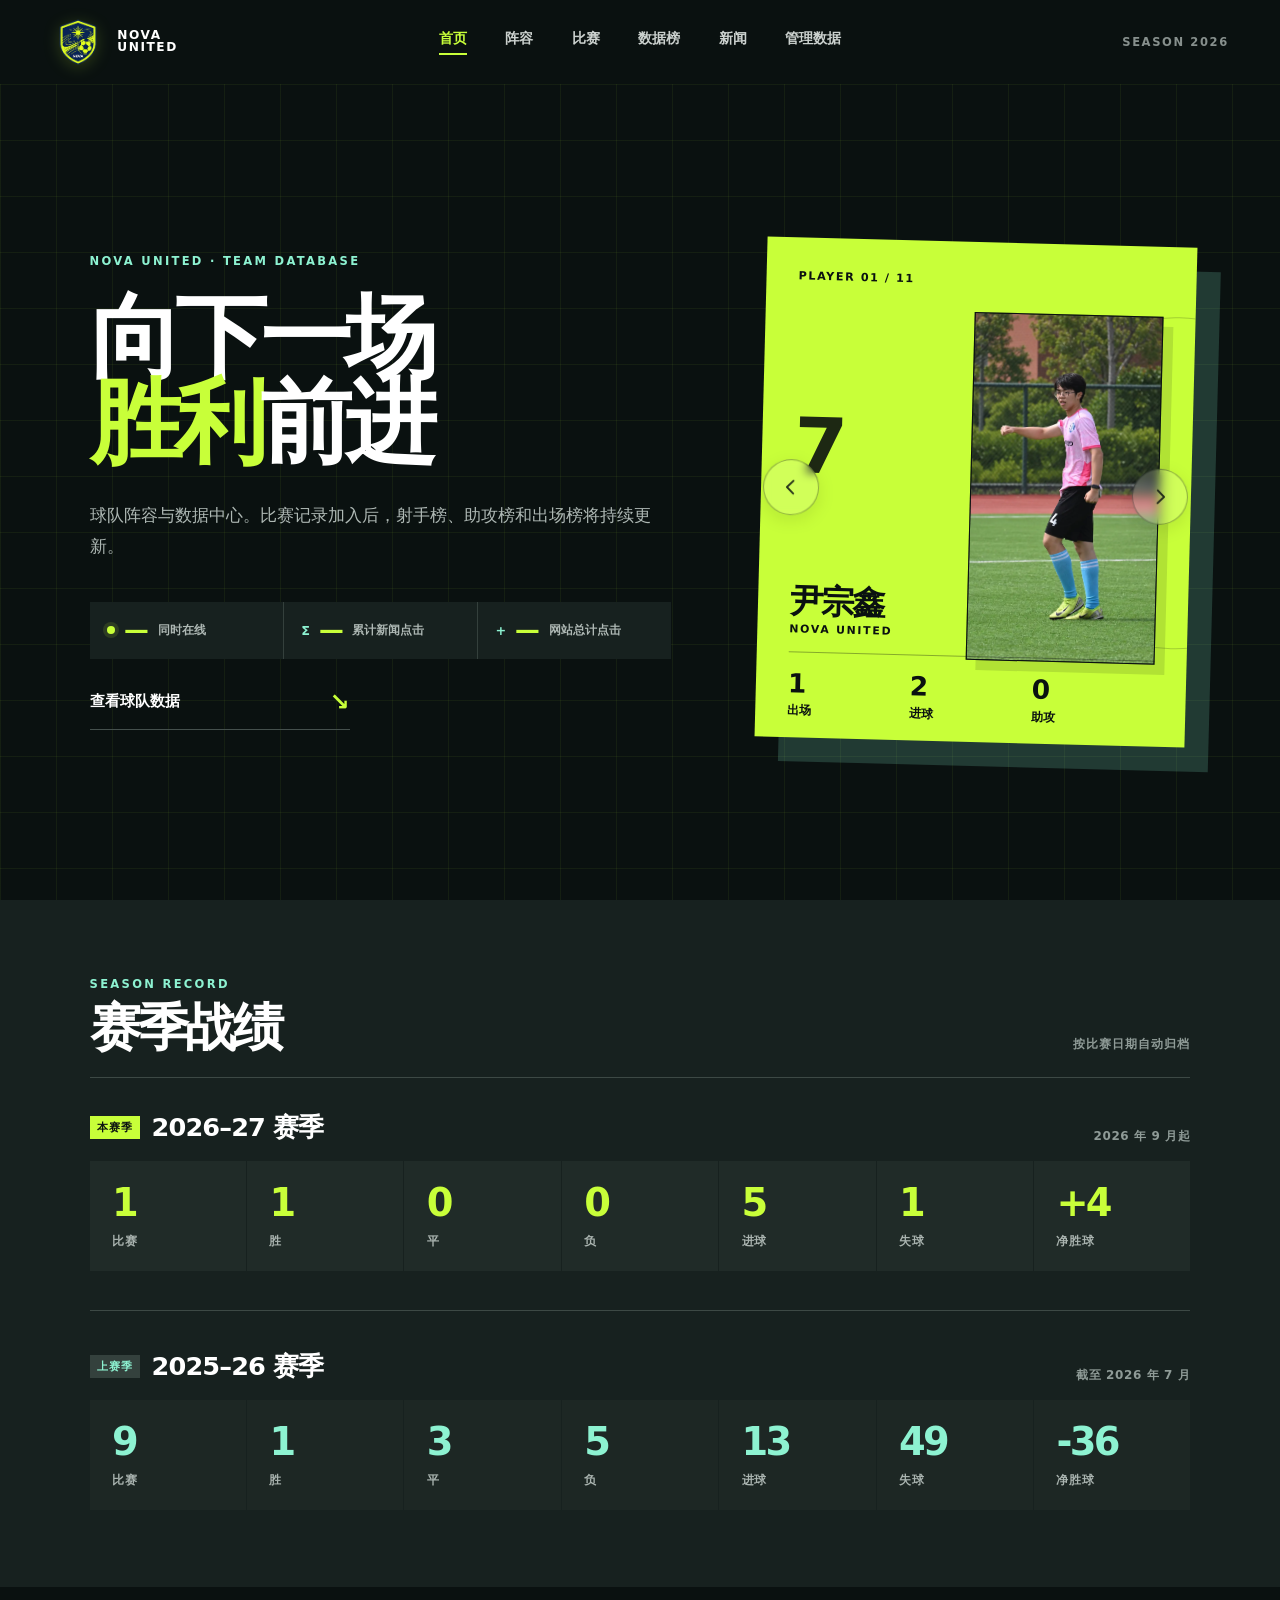
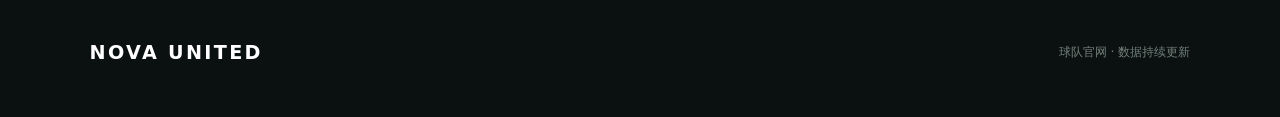
==== commit 9bb76262: "刷新球员切换按钮位置样式缓存" ====
--- a/index.html
+++ b/index.html
@@ -6,7 +6,7 @@
   <meta name="description" content="Nova United 球队官网">
   <title>Nova United · 首页</title>
   <link rel="icon" type="image/png" href="logo.png">
-  <link rel="stylesheet" href="style.css?v=20260913-spotlight-controls-2">
+  <link rel="stylesheet" href="style.css?v=20260913-spotlight-controls-3">
 
   <style>
     .site-live-stats {
--- a/style.css
+++ b/style.css
@@ -252,11 +252,11 @@
       }
 
       .spotlight-prev {
-        left: 0.8rem;
+        left: 0.15rem;
       }
 
       .spotlight-next {
-        right: 0.8rem;
+        right: 0.15rem;
       }
       
       .spotlight-top,
@@ -1624,11 +1624,11 @@
         }
 
         .spotlight-prev {
-          left: 0.4rem;
+          left: 0.1rem;
         }
 
         .spotlight-next {
-          right: 0.4rem;
+          right: 0.1rem;
         }
       
         .spotlight-main {
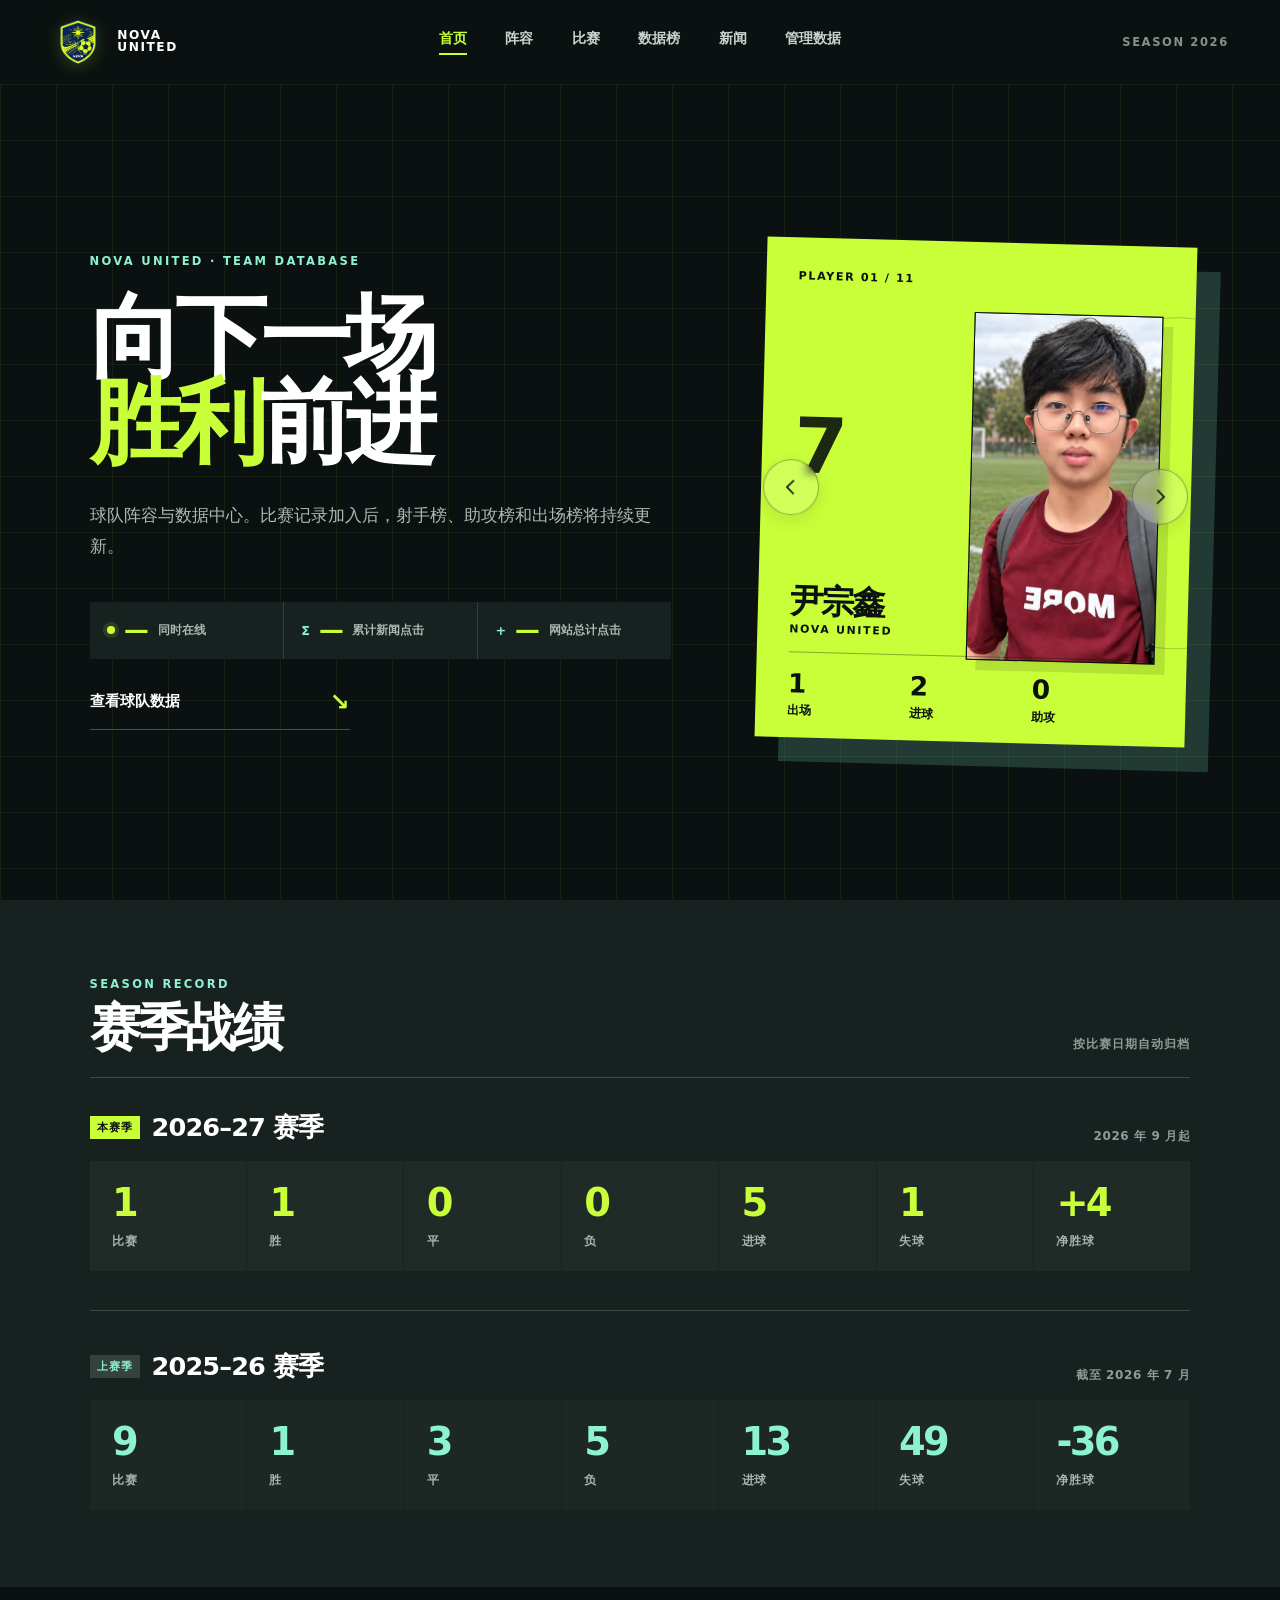
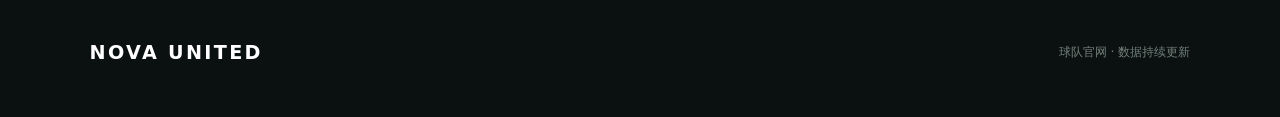
==== commit cc1c2761: "修复手机端网站实时数据显示布局" ====
--- a/index.html
+++ b/index.html
@@ -50,8 +50,29 @@
       font-weight: 900;
     }
     @media (max-width: 600px) {
-      .site-live-stats { max-width: none; }
-      .site-live-stat { padding: 0.9rem; }
+      .site-live-stats {
+        display: grid;
+        grid-template-columns: repeat(3, minmax(0, 1fr));
+        max-width: none;
+      }
+      .site-live-stat {
+        align-items: center;
+        display: flex;
+        flex-direction: column;
+        gap: 0.38rem;
+        justify-content: center;
+        min-height: 96px;
+        padding: 0.8rem 0.35rem;
+        text-align: center;
+      }
+      .site-live-stat strong {
+        font-size: 1.4rem;
+      }
+      .site-live-stat > span:last-child {
+        font-size: 0.62rem;
+        line-height: 1.25;
+        white-space: normal;
+      }
     }
   </style>
 </head>
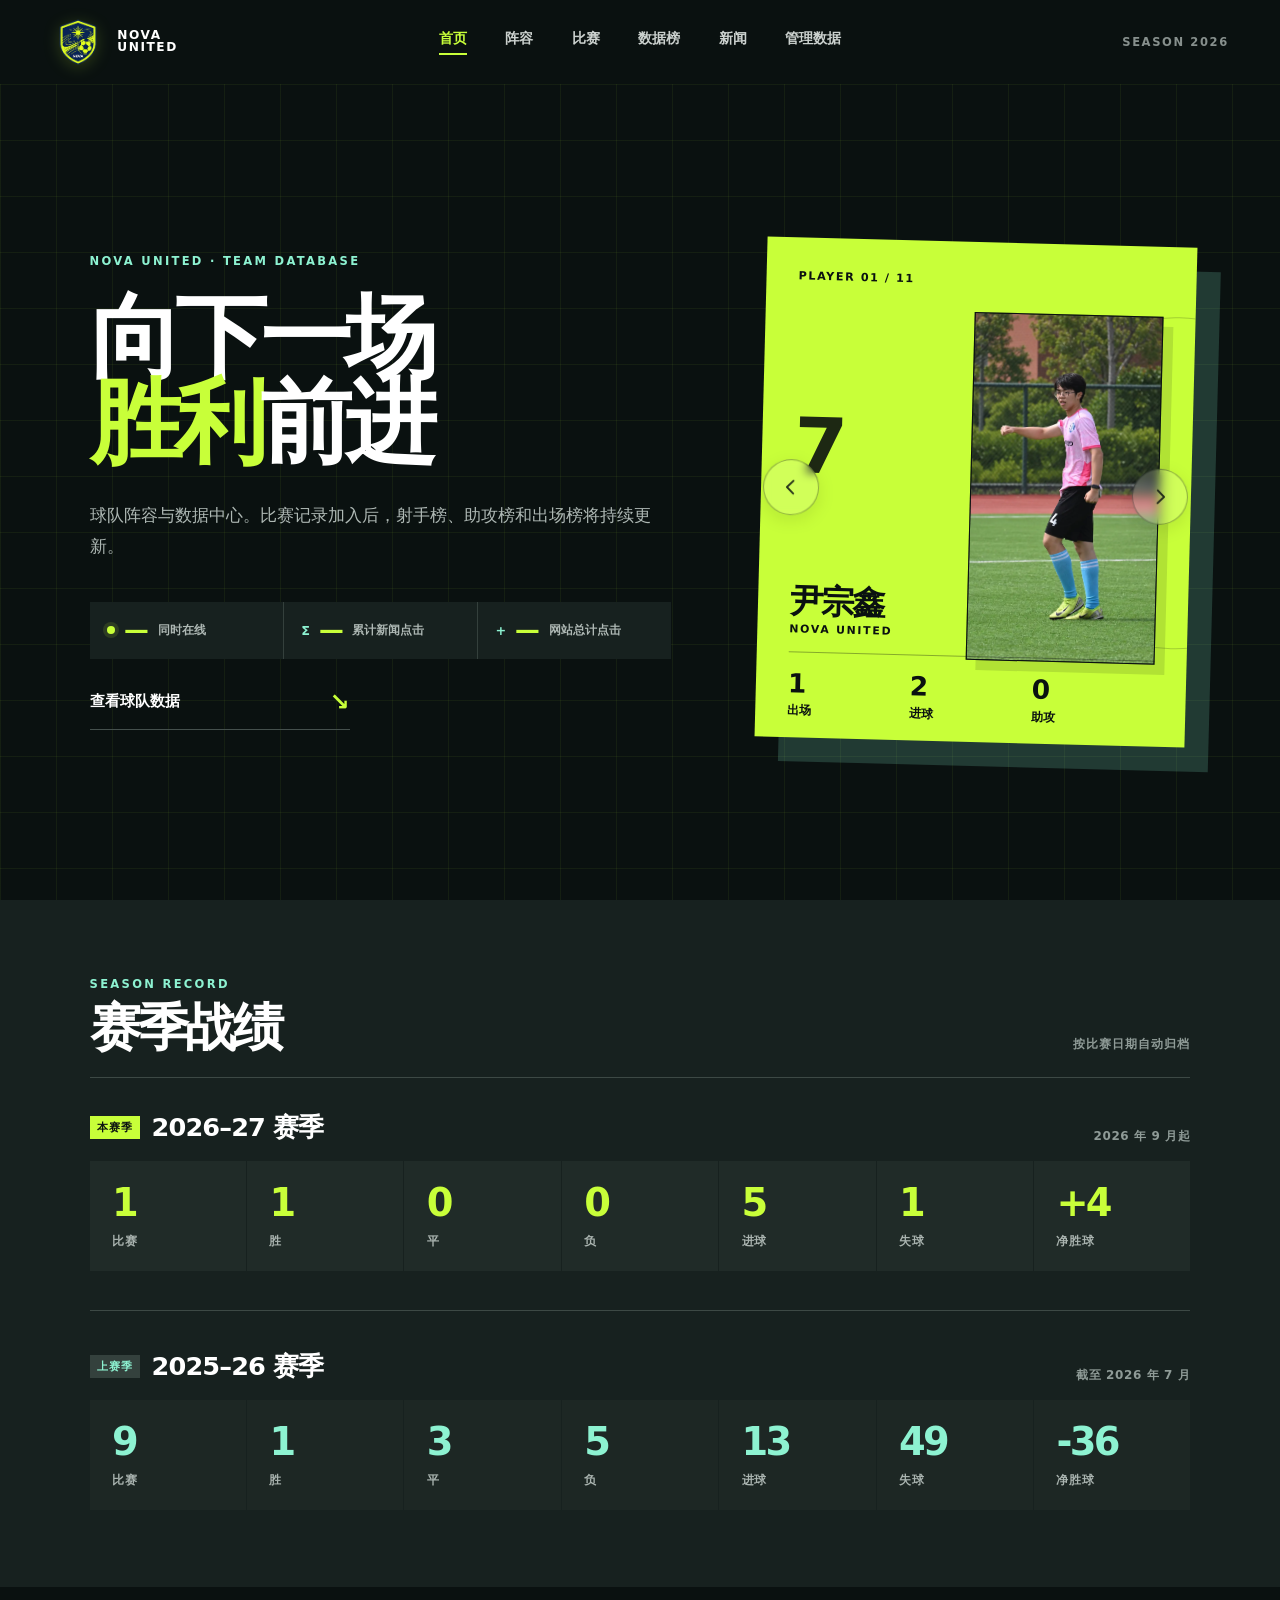
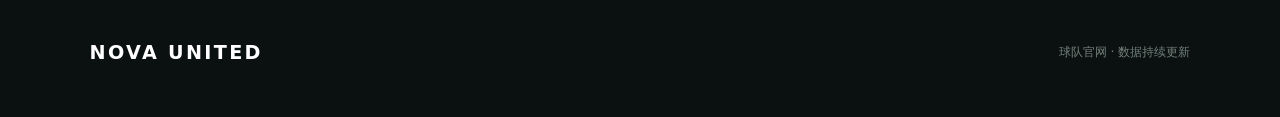
==== commit b796c4ec: "Refresh squad data cache for 2026-27 roster" ====
--- a/index.html
+++ b/index.html
@@ -160,8 +160,8 @@
     </section>
   </main>
   <footer><div class="footer-brand">NOVA UNITED</div><p>球队官网 · 数据持续更新</p></footer>
-  <script src="data.js?v=20260911-player-photos-1"></script>
-  <script src="app.js?v=20260913-spotlight-controls-2"></script>
+  <script src="data.js?v=20260914-season-numbers-4"></script>
+  <script src="app.js?v=20260913-spotlight-preload-1"></script>
 
 
 </body>
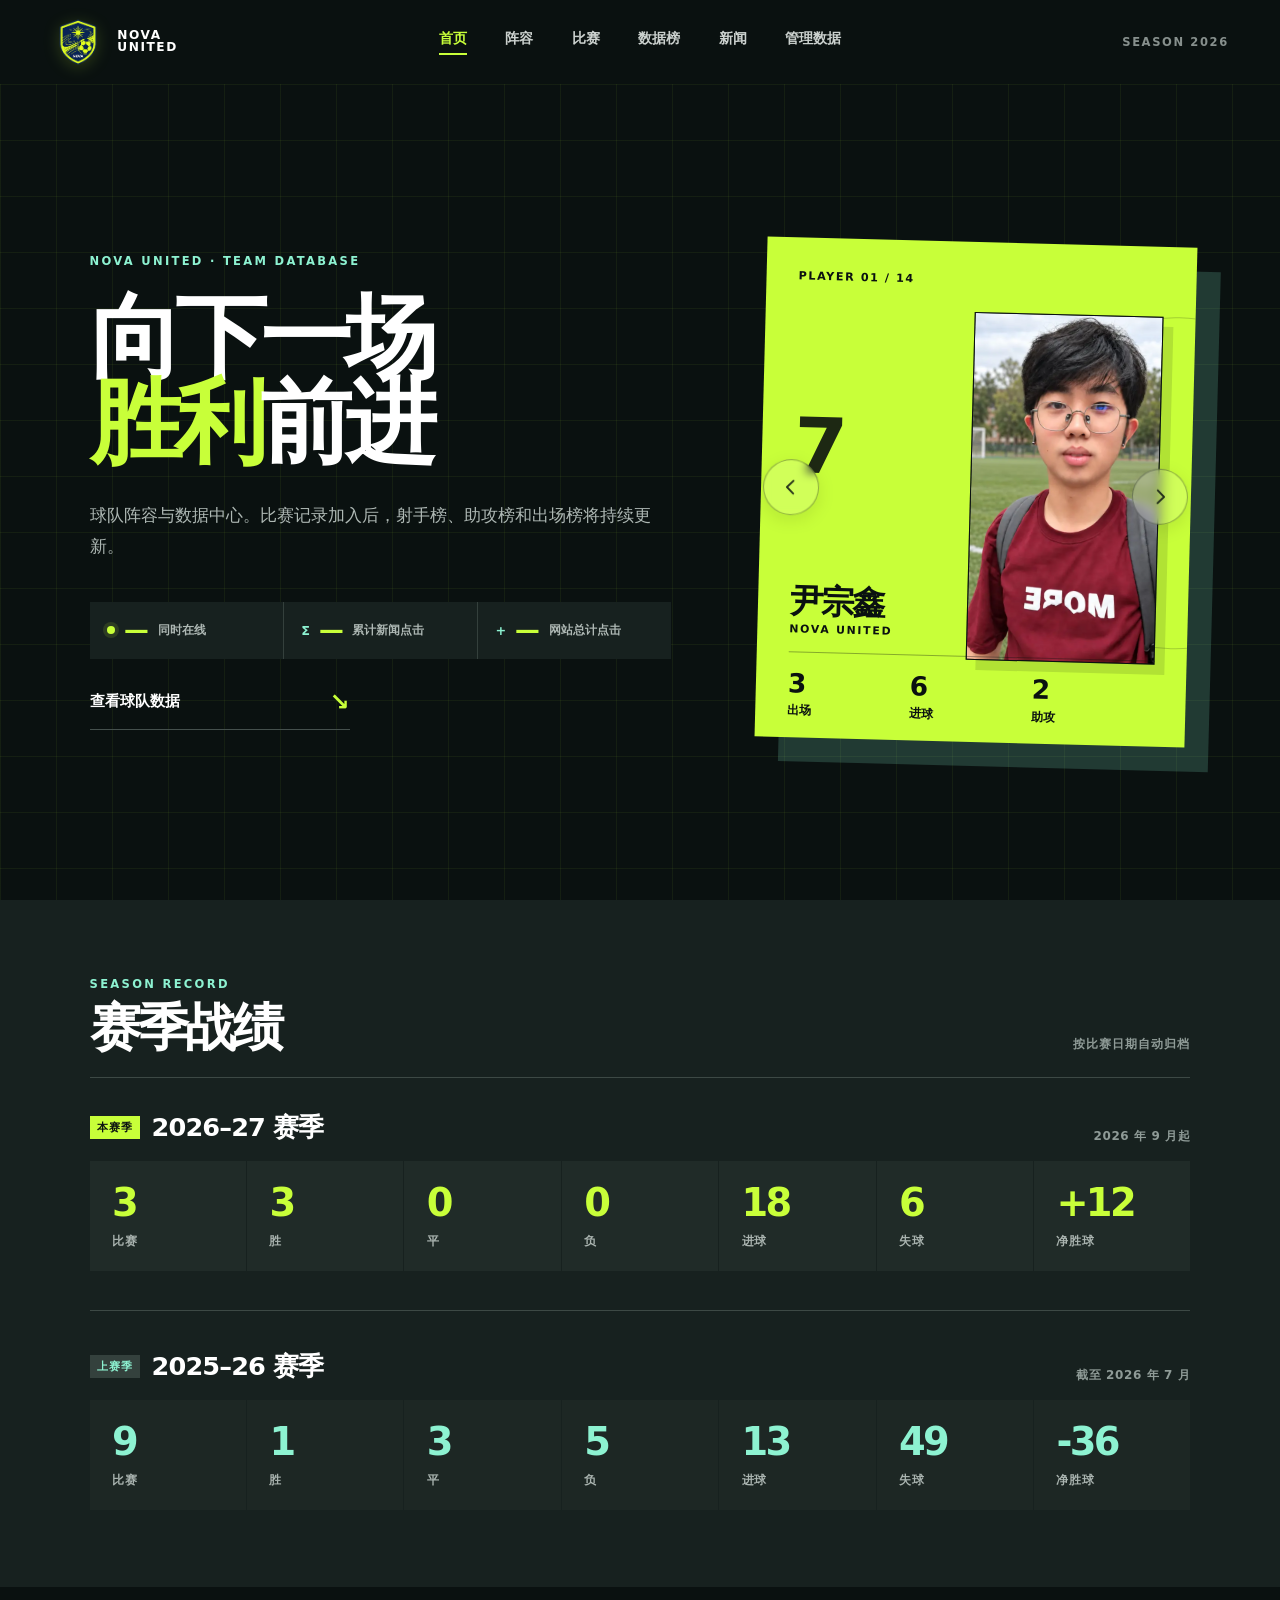
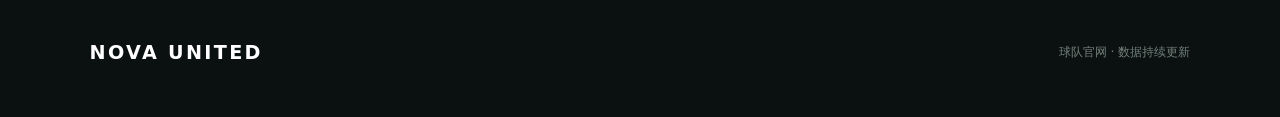
==== commit a5b0efe8: "赛前预测新增双方预期进球和合计100%的胜平负概率条" ====
--- a/index.html
+++ b/index.html
@@ -161,7 +161,7 @@
   </main>
   <footer><div class="footer-brand">NOVA UNITED</div><p>球队官网 · 数据持续更新</p></footer>
   <script src="data.js?v=20260914-season-numbers-4"></script>
-  <script src="app.js?v=20260913-spotlight-preload-1"></script>
+  <script src="app.js?v=20261022-forecast-metrics"></script>
 
 
 </body>
--- a/style.css
+++ b/style.css
@@ -712,6 +712,110 @@
         font-size: 0.72rem;
         line-height: 1.5;
         margin: 0.85rem 0 0;
+      }
+
+
+      .forecast-metrics {
+        border-top: 1px solid rgba(255, 255, 255, 0.18);
+        margin-top: 1rem;
+        padding-top: 1rem;
+      }
+
+      .forecast-metric-heading {
+        align-items: baseline;
+        display: flex;
+        flex-wrap: wrap;
+        gap: 0.35rem 1rem;
+        justify-content: space-between;
+        font-size: 0.85rem;
+        font-weight: 800;
+      }
+
+      .forecast-metric-heading > span {
+        color: #b9c0bd;
+        font-size: 0.75rem;
+        font-weight: 400;
+      }
+
+      .forecast-expected-goals {
+        display: grid;
+        gap: 0.75rem;
+        grid-template-columns: repeat(2, minmax(0, 1fr));
+        margin: 0.7rem 0 1rem;
+      }
+
+      .forecast-expected-goals > div {
+        background: rgba(255, 255, 255, 0.07);
+        min-width: 0;
+        padding: 0.7rem;
+      }
+
+      .forecast-expected-goals span,
+      .forecast-expected-goals strong {
+        display: block;
+        overflow-wrap: anywhere;
+      }
+
+      .forecast-expected-goals span {
+        color: #d0d7d3;
+        font-size: 0.8rem;
+      }
+
+      .forecast-expected-goals strong {
+        color: white;
+        font-size: 1.65rem;
+        font-variant-numeric: tabular-nums;
+        margin-top: 0.2rem;
+      }
+
+      .forecast-probability-bar {
+        background: rgba(255, 255, 255, 0.12);
+        border-radius: 5px;
+        display: flex;
+        height: 20px;
+        margin-top: 0.7rem;
+        overflow: hidden;
+      }
+
+      .forecast-segment {
+        flex: 0 0 auto;
+        height: 100%;
+      }
+
+      .forecast-home-win { background: var(--lime); }
+      .forecast-draw { background: #c5cec8; }
+      .forecast-home-loss { background: #e79683; }
+
+      .forecast-probability-legend {
+        display: grid;
+        gap: 0.5rem;
+        grid-template-columns: repeat(3, minmax(0, 1fr));
+        margin-top: 0.65rem;
+      }
+
+      .forecast-probability-legend > span {
+        align-items: center;
+        display: flex;
+        flex-wrap: wrap;
+        gap: 0.25rem;
+        font-size: 0.8rem;
+      }
+
+      .forecast-probability-legend i {
+        display: inline-block;
+        flex: 0 0 8px;
+        height: 8px;
+      }
+
+      .forecast-probability-legend b {
+        font-variant-numeric: tabular-nums;
+      }
+
+      .ai-prediction .forecast-method {
+        color: #b9c0bd;
+        font-size: 0.75rem;
+        line-height: 1.5;
+        margin: 0.75rem 0 0;
       }
 
       .match-card[data-result="win"] { border-top-color: #68a600; }
